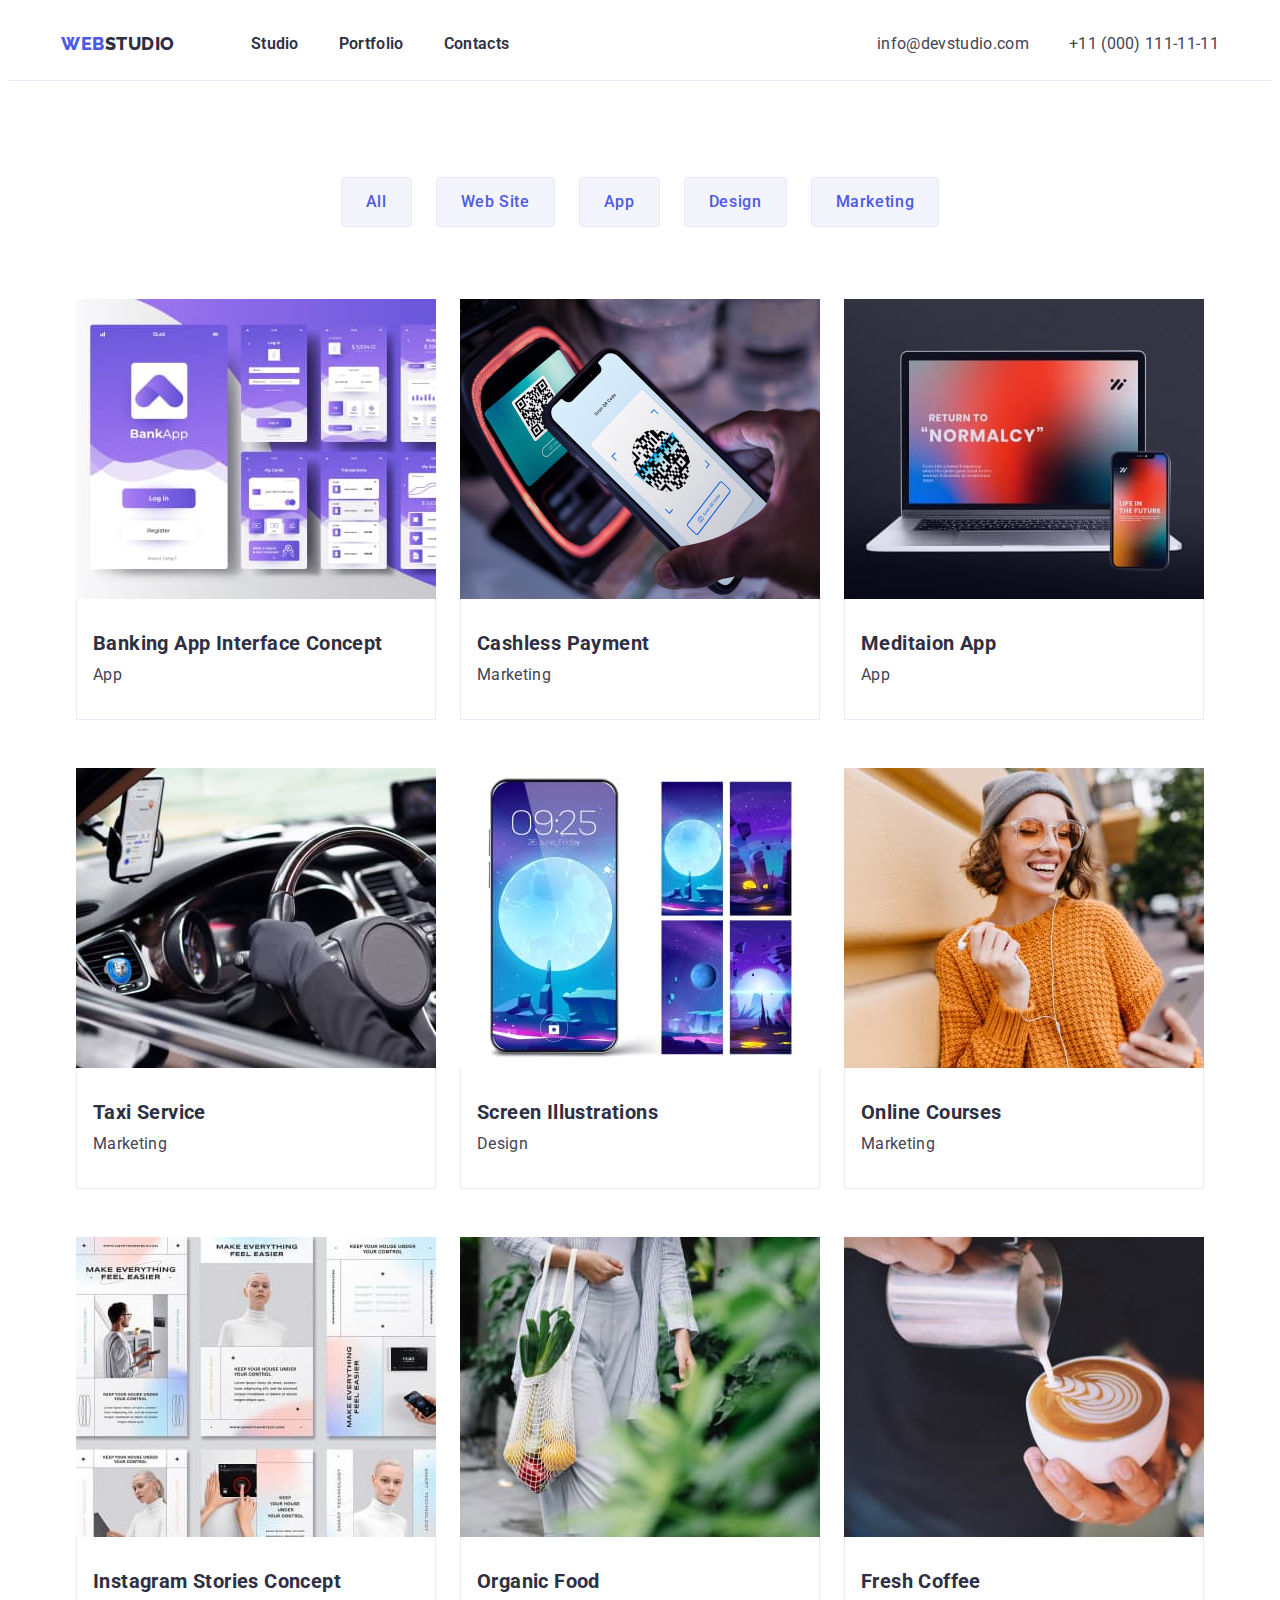
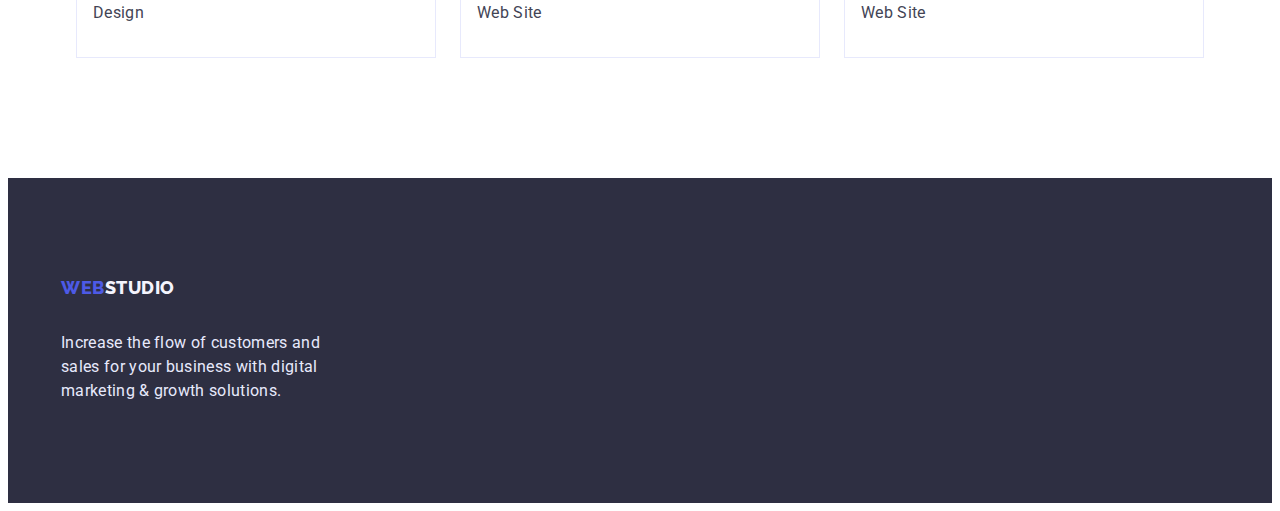
==== portfolio.html @ b674fd61 "add file html" ====
<!DOCTYPE html>
<html lang="en">

<head>
    <meta charset="UTF-8">
    <meta http-equiv="X-UA-Compatible" content="IE=edge">
    <meta name="viewport" content="width=device-width, initial-scale=1.0">
    <title>Document</title>
    <link rel="preconnect" href="https://fonts.googleapis.com">
    <link rel="preconnect" href="https://fonts.gstatic.com" crossorigin>
    <link href="https://fonts.googleapis.com/css2?family=Raleway:wght@800&family=Roboto:wght@400;500;700&display=swap"
        rel="stylesheet">
    <link rel="stylesheet" href="https://cdnjs.cloudflare.com/ajax/libs/modern-normalize/1.1.0/modern-normalize.min.css"
        integrity="sha512-wpPYUAdjBVSE4KJnH1VR1HeZfpl1ub8YT/NKx4PuQ5NmX2tKuGu6U/JRp5y+Y8XG2tV+wKQpNHVUX03MfMFn9Q=="
        crossorigin="anonymous" referrerpolicy="no-referrer" />
    <link rel="stylesheet" href="./css/styles.css">
</head>

<body>
    <!--header-->
    <header class="header">
        <div class="container">
            <nav class="header-navigation">
                <a class="logo link" href="./index.html"> <span class="web">WEB</span>STUDIO</a>
                <ul class="header-list list">
                    <li class="header-item text"><a class="header-link link" href="./index.html">Studio</a></li>
                    <li class="header-item text"><a class="header-link link" href="./portfolio.html">Portfolio</a></li>
                    <li class="header-item text"><a class="header-link link" href="">Contacts</a></li>
                </ul>
            </nav>
            <ul class="header-list list">
                <li><a class="header-mail link text" href="">info@devstudio.com</a></li>
                <li><a class="header-tel link text" href="">+11 (000) 111-11-11</a></li>
            </ul>
        </div>
    </header>
    <main>
        <!--hero-->
        <section class="hero">
            <div class="container">
                <h1 class="visually-hidden">buttons</h1>
                <h2 class="visually-hidden">button</h2>
                <ul class="hero-list-port list">
                    <li class="hero-item"><button class="hero-btn" type="button">All</button></li>
                    <li class="hero-item"><button class="hero-btn" type="button">Web Site</button></li>
                    <li class="hero-item"><button class="hero-btn" type="button">App</button></li>
                    <li class="hero-item"><button class="hero-btn" type="button">Design</button></li>
                    <li class="hero-item"><button class="hero-btn" type="button">Marketing</button></li>
                </ul>
                <ul class="hero-list-port list">
                    <li class="hero-item"><img class="img-port" src="./images/homework2/Banking.jpg" alt="Banking" width="360">
                        <div class="card">
                            <h3 class="hero-headline">Banking App Interface Concept</h3>
                            <p class="hero-text">App</p>
                        </div >
                    </li>
                    <li class="hero-item"><img class="img-port" src="./images/homework2/fone.jpg " alt="fone" width="360">
                        <div class="card">
                            <h3 class="hero-headline">Cashless Payment</h3>
                            <p class="hero-text">Marketing</p>
                        </div >
                    </li>
                    <li class="hero-item"><img class="img-port" src="./images/homework2/Meditaion.jpg" alt="Meditaion" width="360">
                        <div class="card">
                            <h3 class="hero-headline">Meditaion App</h3>
                            <p class="hero-text">App</p>
                        </div >
                    </li>
                    <li class="hero-item"><img class="img-port" src="./images/homework2/taxi.jpg" alt="taxi" width="360">
                        <div class="card">
                            <h3 class="hero-headline">Taxi Service</h3>
                            <p class="hero-text">Marketing</p>
                        </div >
                    </li>
                    <li class="hero-item"><img class="img-port" src="./images/homework2/phone.jpg" alt="phone" width="360">
                        <div class="card">
                            <h3 class="hero-headline">Screen Illustrations</h3>
                            <p class="hero-text">Design</p>
                        </div>
                    </li>
                    <li class="hero-item"><img class="img-port" src="./images/homework2/Online.jpg" alt="Online" width="360">
                        <div class="card">
                            <h3 class="hero-headline">Online Courses</h3>
                            <p class="hero-text">Marketing</p>
                        </div >
                    </li>
                    <li class="hero-item"><img class="img-port" src="./images/homework2/Instagram.jpg" alt="Instagram" width="360">
                        <div class="card">
                            <h3 class="hero-headline">Instagram Stories Concept</h3>
                            <p class="hero-text">Design</p>
                        </div >
                    </li>
                    <li class="hero-item"><img class="img-port" src="./images/homework2/Organic.jpg" alt="Organic" width="360">
                        <div class="card">
                            <h3 class="hero-headline">Organic Food</h3>
                            <p class="hero-text">Web Site</p>
                        </div >
                    </li>
                    <li class="hero-item"><img class="img-port" src="./images/homework2/cofe.jpg" alt="cofe" width="360">
                        <div class="card">
                            <h3 class="hero-headline">Fresh Coffee</h3>
                            <p class="hero-text">Web Site</p>
                        </div >
                    </li>
                </ul>
            </div>
        </section>
    </main>
    <!--footer-->
    <footer class="footer">
        <div class="container">
            <a class="footer-logo link" href="./index.html"> <span class="web">WEB</span>STUDIO</a>
            <p class="footer-text">Increase the flow of customers and sales for your
                business with digital marketing &#38; growth solutions.</p>
        </div >
    </footer>
</body>

</html>
---- css/styles.css ----
:root {
    --primary-color: #2E2F42;
    --secondary-color: #434455;
    --primary-btn: #4D5AE5;
    --secondary-btn: #FFFFFF;
}

.list{list-style: none;}
.link{text-decoration: none;}

.container {
    width: 1158px;
    padding-left: 15px;
    padding-right: 15px;
    margin: 0 auto;
}

p,
h1,
h2,
h3,
h4,
h5,
h6 {
    margin: 0;
}

ul {
margin: 0;
padding-left: 0;
}

.visually-hidden {
position: absolute;
width: 1px;
height: 1px;
margin: -1px;
border: 0;
padding: 0;

white-space: nowrap;
clip-path: inset(100%);
clip: rect(0 0 0 0);
overflow: hidden;
}

body {
font-family: "roboto", sans-serif;
color: var(--primary-color);
}

/* -----header----- */
.text{
font-size: 16px;
line-height: 1.5;
letter-spacing: 0.02em;
}
.header-list{
display: flex;
margin-left: auto;
gap: 40px;
}

.header {
    background-color: #FFFFFF;
    padding-top: 24px;
    padding-bottom: 24px;
    border-bottom: 1px solid #E7E9FC;
    }

.header>.container{display: flex;}

.logo{
font-family: 'Raleway', sans-serif;
font-weight: 800;
font-size: 18px;
line-height: 1.33;
letter-spacing: 0.03em;
color: #2E2F42;
margin-right: 76px;
}
.web{color: var(--primary-btn);}


.header-link {
    font-weight: 600;
color: var(--primary-color);
}
.header-link:hover,
.header-link:focus{
    color: var(--primary-btn);
}

.header-mail {
color: var(--secondary-color);
}
.header-tel {
color: var(--secondary-color);
}

.header-mail:hover,
.header-mail:focus {
    color: var(--primary-btn);
}
.header-tel:hover,
.header-tel:focus {
    color: var(--primary-btn);
}

.header-navigation
{display: flex;}


/* ------hero----- */ 
.hero{
    padding-top: 96px;
    padding-bottom: 120px;
}

.img-port {display: block;}

.hero-index{
    padding-top: 188px;
    padding-bottom: 188px;
    background-color:var(--primary-color);
    }


.hero-title {
font-size: 36px;
line-height: 1.11;
letter-spacing: 0.02em;
color: var(--primary-color);
}

.hero-list{
    display: flex;
    justify-content: space-between;
    gap: 24px;
}
.hero-list-port
{display: flex;
gap: 24px;
flex-wrap: wrap;
justify-content: center;
row-gap: 48px;
}

.card{
    padding: 32px 16px;
    border: 1px solid #E7E9FC;
    border-top: none;
    }

.hero-text {
margin-top: 8px;
}
.hero-main {
font-weight: 700;
font-size: 56px;
line-height: 1.07;
letter-spacing: 0.02em;
color: #FFFFFF;
text-align: center;
width: 496px;
margin: auto;
}

.hero-btn {
font-family: inherit;
font-weight: 500;
font-size: 16px;
line-height: 1.5;
letter-spacing: 0.04em;
color: var(--primary-btn);
cursor: pointer;
background-color: #F4F4FD;
border-radius: 4px;
border: 1px solid #E7E9FC;
padding: 12px 24px;
margin-bottom: 72px;
}
.hero-index-btn{
font-family: inherit;
font-weight: 500;
font-size: 16px;
line-height: 1.5;
letter-spacing: 0.04em;
color:var(--secondary-btn);
cursor: pointer;
background-color:var(--primary-btn);
box-shadow: 0px 4px 4px rgba(0, 0, 0, 0.15);
border-radius: 4px;
padding: 12px 32px;
margin: auto;
display: block;
margin-top: 48px;
border-color: #4D5AE5;
}

.hero-item-index{
    width: 264px;
    
}

.hero-btn:hover,
.hero-btn:focus {
    color: #FFFFFF;
    background-color: var(--primary-btn);
}

.hero-headline {
font-size: 20px;
line-height: 1.2;
letter-spacing: 0.02em;
color: var(--primary-color);
}

.hero-headline-index{
font-weight: 500;
font-size: 20px;
line-height: 1.2;
letter-spacing: 0.02em;
margin-bottom: 8px;

}
.hero-text {
font-size: 16px;
line-height: 1.5;
letter-spacing: 0.02em;
color: var(--secondary-color);
}

.hero-text-index{
font-size: 16px;
line-height: 1.5;
letter-spacing: 0.02em;
color: var(--secondary-color);
}

/* -----Our goal------ */

.our-goal{
    display: flex;
    justify-content: space-between;
    padding-top: 120px;
    padding-bottom: 120px;
    margin: 0 auto;
}

/* -----What-index----- */

.hero-title-index{
    margin-bottom: 72px;
    text-align: center;
    font-size: 36px;
line-height: 1.11;
letter-spacing: 0.02em;
}
.what-index {
    padding-bottom: 120px;
}

/* -----our-team----- */
.our-team {
    padding-top: 120px;
    padding-bottom: 120px;
}
.our-team-title{
    text-align: center;
    margin-bottom: 72px;
    font-size: 36px;
line-height: 1.11;
letter-spacing: 0.02em;
}

.our-team-name{
    text-align: center;
    padding: 32px 16px;
}

.out-team-item{
    background: #FFFFFF;
box-shadow: 0px 1px 6px rgba(46, 47, 66, 0.08), 0px 1px 1px rgba(46, 47, 66, 0.16), 0px 2px 1px rgba(46, 47, 66, 0.08);
border-radius: 0px 0px 4px 4px;
}

/* -----footer----- */

.footer {
    padding-top: 100px;
    padding-bottom: 100px;
    background-color:#2E2F42;}

.footer-logo {
font-family: 'Raleway';
font-weight: 800;
font-size: 18px;
line-height: 1.16;
letter-spacing: 0.03em;
text-transform: uppercase;
color: #F4F4FD;
display: block;
margin-bottom: 16px;
}


.footer-text {
font-size: 16px;
line-height: 1.5;
letter-spacing: 0.02em;
color: #E7E9FC;
width: 264px;
padding-top: 16px;
}
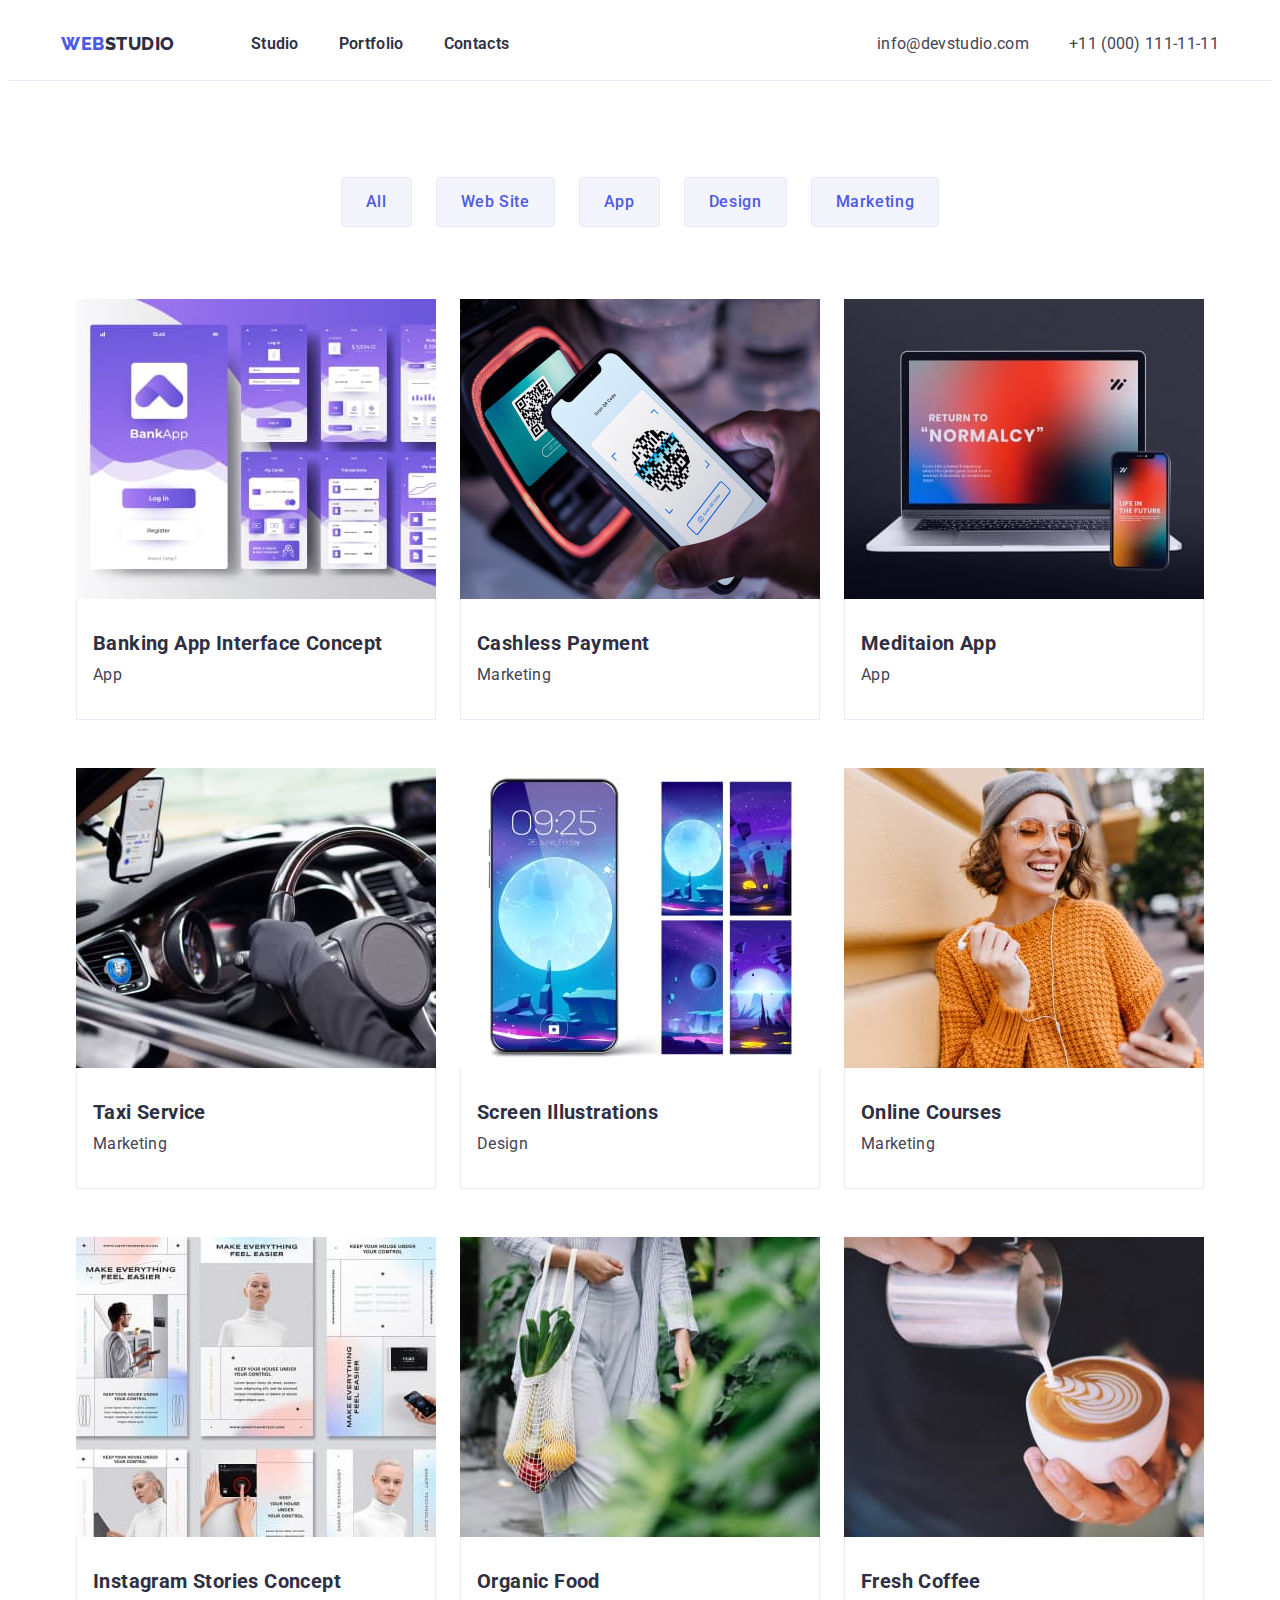
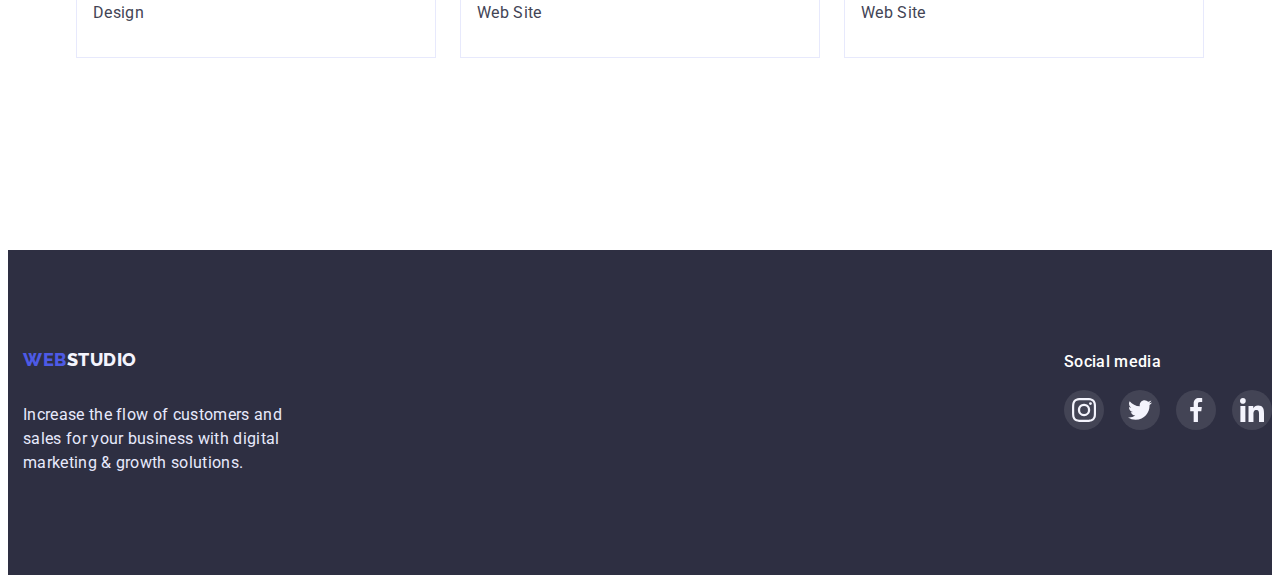
==== commit f8783325: "add hw4" ====
--- a/portfolio.html
+++ b/portfolio.html
@@ -41,11 +41,11 @@
                 <h1 class="visually-hidden">buttons</h1>
                 <h2 class="visually-hidden">button</h2>
                 <ul class="hero-list-port list">
-                    <li class="hero-item"><button class="hero-btn" type="button">All</button></li>
-                    <li class="hero-item"><button class="hero-btn" type="button">Web Site</button></li>
-                    <li class="hero-item"><button class="hero-btn" type="button">App</button></li>
-                    <li class="hero-item"><button class="hero-btn" type="button">Design</button></li>
-                    <li class="hero-item"><button class="hero-btn" type="button">Marketing</button></li>
+                    <li class="hero-item-btn"><button class="hero-btn" type="button">All</button></li>
+                    <li class="hero-item-btn"><button class="hero-btn" type="button">Web Site</button></li>
+                    <li class="hero-item-btn"><button class="hero-btn" type="button">App</button></li>
+                    <li class="hero-item-btn"><button class="hero-btn" type="button">Design</button></li>
+                    <li class="hero-item-btn"><button class="hero-btn" type="button">Marketing</button></li>
                 </ul>
                 <ul class="hero-list-port list">
                     <li class="hero-item"><img class="img-port" src="./images/homework2/Banking.jpg" alt="Banking" width="360">
@@ -113,6 +113,31 @@
             <p class="footer-text">Increase the flow of customers and sales for your
                 business with digital marketing &#38; growth solutions.</p>
         </div >
+        <div class="social">
+            <p class="social-text">Social media</p>
+            <ul class="social-list list">
+                <li class="social-item"><a class="social-link link" href="">
+                        <svg class="social-icon" width="24" height="24">
+                            <use xlink:href="./images/icons.svg#icon-instagram"></use>
+                        </svg>
+                    </a></li>
+                <li class="social-item"><a class="social-link link" href="">
+                        <svg class="social-icon" width="24" height="24">
+                            <use xlink:href="./images/icons.svg#icon-twitter"></use>
+                        </svg>
+                    </a></li>
+                <li class="social-item"><a class="social-link link" href="">
+                        <svg class="social-icon" width="24" height="24">
+                            <use xlink:href="./images/icons.svg#icon-facebook"></use>
+                        </svg>
+                    </a></li>
+                <li class="social-item"><a class="social-link link" href="">
+                        <svg class="social-icon" width="24" height="24">
+                            <use xlink:href="./images/icons.svg#icon-linkedin"></use>
+                        </svg>
+                    </a></li>
+            </ul>
+        </div>
     </footer>
 </body>
 
--- a/css/styles.css
+++ b/css/styles.css
@@ -1,18 +1,18 @@
 :root {
-    --primary-color: #2E2F42;
-    --secondary-color: #434455;
-    --primary-btn: #4D5AE5;
-    --secondary-btn: #FFFFFF;
+--primary-color: #2E2F42;
+--secondary-color: #434455;
+--primary-btn: #4D5AE5;
+--secondary-btn: #FFFFFF;
 }
 
 .list{list-style: none;}
 .link{text-decoration: none;}
 
 .container {
-    width: 1158px;
-    padding-left: 15px;
-    padding-right: 15px;
-    margin: 0 auto;
+width: 1158px;
+padding-left: 15px;
+padding-right: 15px;
+margin: 0 auto;
 }
 
 p,
@@ -22,7 +22,7 @@
 h4,
 h5,
 h6 {
-    margin: 0;
+margin: 0;
 }
 
 ul {
@@ -62,11 +62,11 @@
 }
 
 .header {
-    background-color: #FFFFFF;
-    padding-top: 24px;
-    padding-bottom: 24px;
-    border-bottom: 1px solid #E7E9FC;
-    }
+background-color: #FFFFFF;
+padding-top: 24px;
+padding-bottom: 24px;
+border-bottom: 1px solid #E7E9FC;
+}
 
 .header>.container{display: flex;}
 
@@ -79,16 +79,16 @@
 color: #2E2F42;
 margin-right: 76px;
 }
+
 .web{color: var(--primary-btn);}
 
-
 .header-link {
-    font-weight: 600;
+font-weight: 600;
 color: var(--primary-color);
 }
 .header-link:hover,
 .header-link:focus{
-    color: var(--primary-btn);
+color: var(--primary-btn);
 }
 
 .header-mail {
@@ -100,11 +100,11 @@
 
 .header-mail:hover,
 .header-mail:focus {
-    color: var(--primary-btn);
+color: var(--primary-btn);
 }
 .header-tel:hover,
 .header-tel:focus {
-    color: var(--primary-btn);
+color: var(--primary-btn);
 }
 
 .header-navigation
@@ -113,17 +113,25 @@
 
 /* ------hero----- */ 
 .hero{
-    padding-top: 96px;
-    padding-bottom: 120px;
+padding-top: 96px;
+padding-bottom: 120px;
 }
 
 .img-port {display: block;}
 
 .hero-index{
-    padding-top: 188px;
-    padding-bottom: 188px;
-    background-color:var(--primary-color);
-    }
+max-width: 1440px;
+margin: auto;
+padding-top: 188px;
+padding-bottom: 188px;
+background-image: linear-gradient(
+    rgba(46, 47, 66, 0.7),
+    rgba(46, 47, 66, 0.7)),
+url(../images/hero-bg-index.jpg);
+background-repeat: no-repeat;
+background-position: center;
+
+}
 
 
 .hero-title {
@@ -134,27 +142,54 @@
 }
 
 .hero-list{
-    display: flex;
-    justify-content: space-between;
-    gap: 24px;
-}
+display: flex;
+justify-content: space-between;
+gap: 24px;
+}
+
+.hero-icon{
+display: flex;
+justify-content: space-between;
+gap: 24px;
+}
+
+.hero-icon-index {
+width: 264px;
+display: flex;
+justify-content: center;
+background-color: #F4F4FD;
+border-radius: 4px;
+padding: 24px 100px;
+margin-bottom: 8px;
+}
+
+.hero-item-index{
+width: 264px;
+}
+
+.hero-item:hover{
+box-shadow: 0px 1px 6px rgba(46, 47, 66, 0.08), 0px 1px 1px rgba(46, 47, 66, 0.16), 0px 2px 1px rgba(46, 47, 66, 0.08);
+}
+
 .hero-list-port
 {display: flex;
 gap: 24px;
 flex-wrap: wrap;
 justify-content: center;
 row-gap: 48px;
+margin-bottom: 72px;
 }
 
 .card{
-    padding: 32px 16px;
-    border: 1px solid #E7E9FC;
-    border-top: none;
-    }
+padding: 32px 16px;
+border: 1px solid #E7E9FC;
+border-top: none;
+}
 
 .hero-text {
 margin-top: 8px;
 }
+
 .hero-main {
 font-weight: 700;
 font-size: 56px;
@@ -178,8 +213,8 @@
 border-radius: 4px;
 border: 1px solid #E7E9FC;
 padding: 12px 24px;
-margin-bottom: 72px;
-}
+}
+
 .hero-index-btn{
 font-family: inherit;
 font-weight: 500;
@@ -195,18 +230,20 @@
 margin: auto;
 display: block;
 margin-top: 48px;
-border-color: #4D5AE5;
-}
-
-.hero-item-index{
-    width: 264px;
-    
+border-color: transparent;
+}
+
+.hero-index-btn:hover,
+.hero-index-btn:focus {
+    box-shadow: 0px 1px 6px rgba(46, 47, 66, 0.08), 
+    0px 1px 1px rgba(46, 47, 66, 0.16), 
+    0px 2px 1px rgba(46, 47, 66, 0.08); 
 }
 
 .hero-btn:hover,
 .hero-btn:focus {
-    color: #FFFFFF;
-    background-color: var(--primary-btn);
+color: #FFFFFF;
+background-color: var(--primary-btn);
 }
 
 .hero-headline {
@@ -236,61 +273,129 @@
 line-height: 1.5;
 letter-spacing: 0.02em;
 color: var(--secondary-color);
+margin-bottom: 8px;
 }
 
 /* -----Our goal------ */
 
 .our-goal{
-    display: flex;
-    justify-content: space-between;
-    padding-top: 120px;
-    padding-bottom: 120px;
-    margin: 0 auto;
-}
+display: flex;
+justify-content: space-between;
+padding-top: 120px;
+padding-bottom: 120px;
+margin: 0 auto;
+}
+
+.our-goal-icon{}
 
 /* -----What-index----- */
 
-.hero-title-index{
-    margin-bottom: 72px;
-    text-align: center;
-    font-size: 36px;
+.what-title-index{
+margin-bottom: 72px;
+text-align: center;
+font-size: 36px;
 line-height: 1.11;
 letter-spacing: 0.02em;
 }
+
 .what-index {
-    padding-bottom: 120px;
+padding-bottom: 120px;
 }
 
 /* -----our-team----- */
 .our-team {
-    padding-top: 120px;
-    padding-bottom: 120px;
+padding-top: 120px;
+padding-bottom: 110px;
+background-color:  #F4F4FD;
 }
 .our-team-title{
-    text-align: center;
-    margin-bottom: 72px;
-    font-size: 36px;
+text-align: center;
+margin-bottom: 72px;
+font-size: 36px;
 line-height: 1.11;
 letter-spacing: 0.02em;
 }
 
 .our-team-name{
-    text-align: center;
-    padding: 32px 16px;
+text-align: center;
+padding: 32px 16px;
 }
 
 .out-team-item{
-    background: #FFFFFF;
+background: #FFFFFF;
 box-shadow: 0px 1px 6px rgba(46, 47, 66, 0.08), 0px 1px 1px rgba(46, 47, 66, 0.16), 0px 2px 1px rgba(46, 47, 66, 0.08);
 border-radius: 0px 0px 4px 4px;
 }
 
+.our-soc-list{
+display: flex;
+justify-content: center;
+gap: 24px;
+}
+.our-soc-item {
+width: 40px;
+height: 40px;
+}
+.our-soc-link {
+width: 100%;
+height: 100%;
+background-color: var(--primary-btn);
+border-radius: 50%;
+display: flex;
+align-items: center;
+justify-content: center;
+}
+
+/* -----customers----- */
+
+.customers {
+    padding-top: 130px;
+    padding-bottom: 120px;
+}
+
+.customers-title {
+text-align: center;
+margin-bottom: 72px;
+font-size: 36px;
+line-height: 1.11;
+letter-spacing: 0.02em;
+}
+
+.customers-list{
+display: flex;
+gap: 24px;
+}
+
+.customers-item{
+width: calc((100%-120px)/6);
+height: 88px;
+}
+
+.customers-link{
+width: 100%;
+height: 100%;
+border: 1px solid #8E8F99;
+border-radius: 4px;
+display: flex;
+align-items: center;
+justify-content: center;
+}
+.customers-link:hover {
+border-color:var(--primary-btn);
+}
+
+.customers-link:hover .customers-icon{
+fill:var(--primary-btn);
+}
+
 /* -----footer----- */
 
 .footer {
-    padding-top: 100px;
-    padding-bottom: 100px;
-    background-color:#2E2F42;}
+padding-top: 100px;
+padding-bottom: 100px;
+background-color:#2E2F42;
+display: flex;
+}
 
 .footer-logo {
 font-family: 'Raleway';
@@ -313,3 +418,36 @@
 width: 264px;
 padding-top: 16px;
 }
+
+.social {
+}
+.social-text {
+font-weight: 500;
+font-size: 16px;
+line-height: 1.5;
+letter-spacing: 0.02em;
+color: #FFFFFF;
+margin-bottom: 16px;
+}
+.social-list {
+display: flex;
+gap: 16px;
+}
+
+.social-item {
+width: 40px;
+height: 40px;
+
+}
+.social-link {
+width: 100%;
+height: 100%;
+background-color: rgba(255, 255, 255, 0.1);
+border-radius: 50%;
+display: flex;
+align-items: center;
+justify-content: center;
+}
+.social-link:hover {
+background-color: #31D0AA;
+}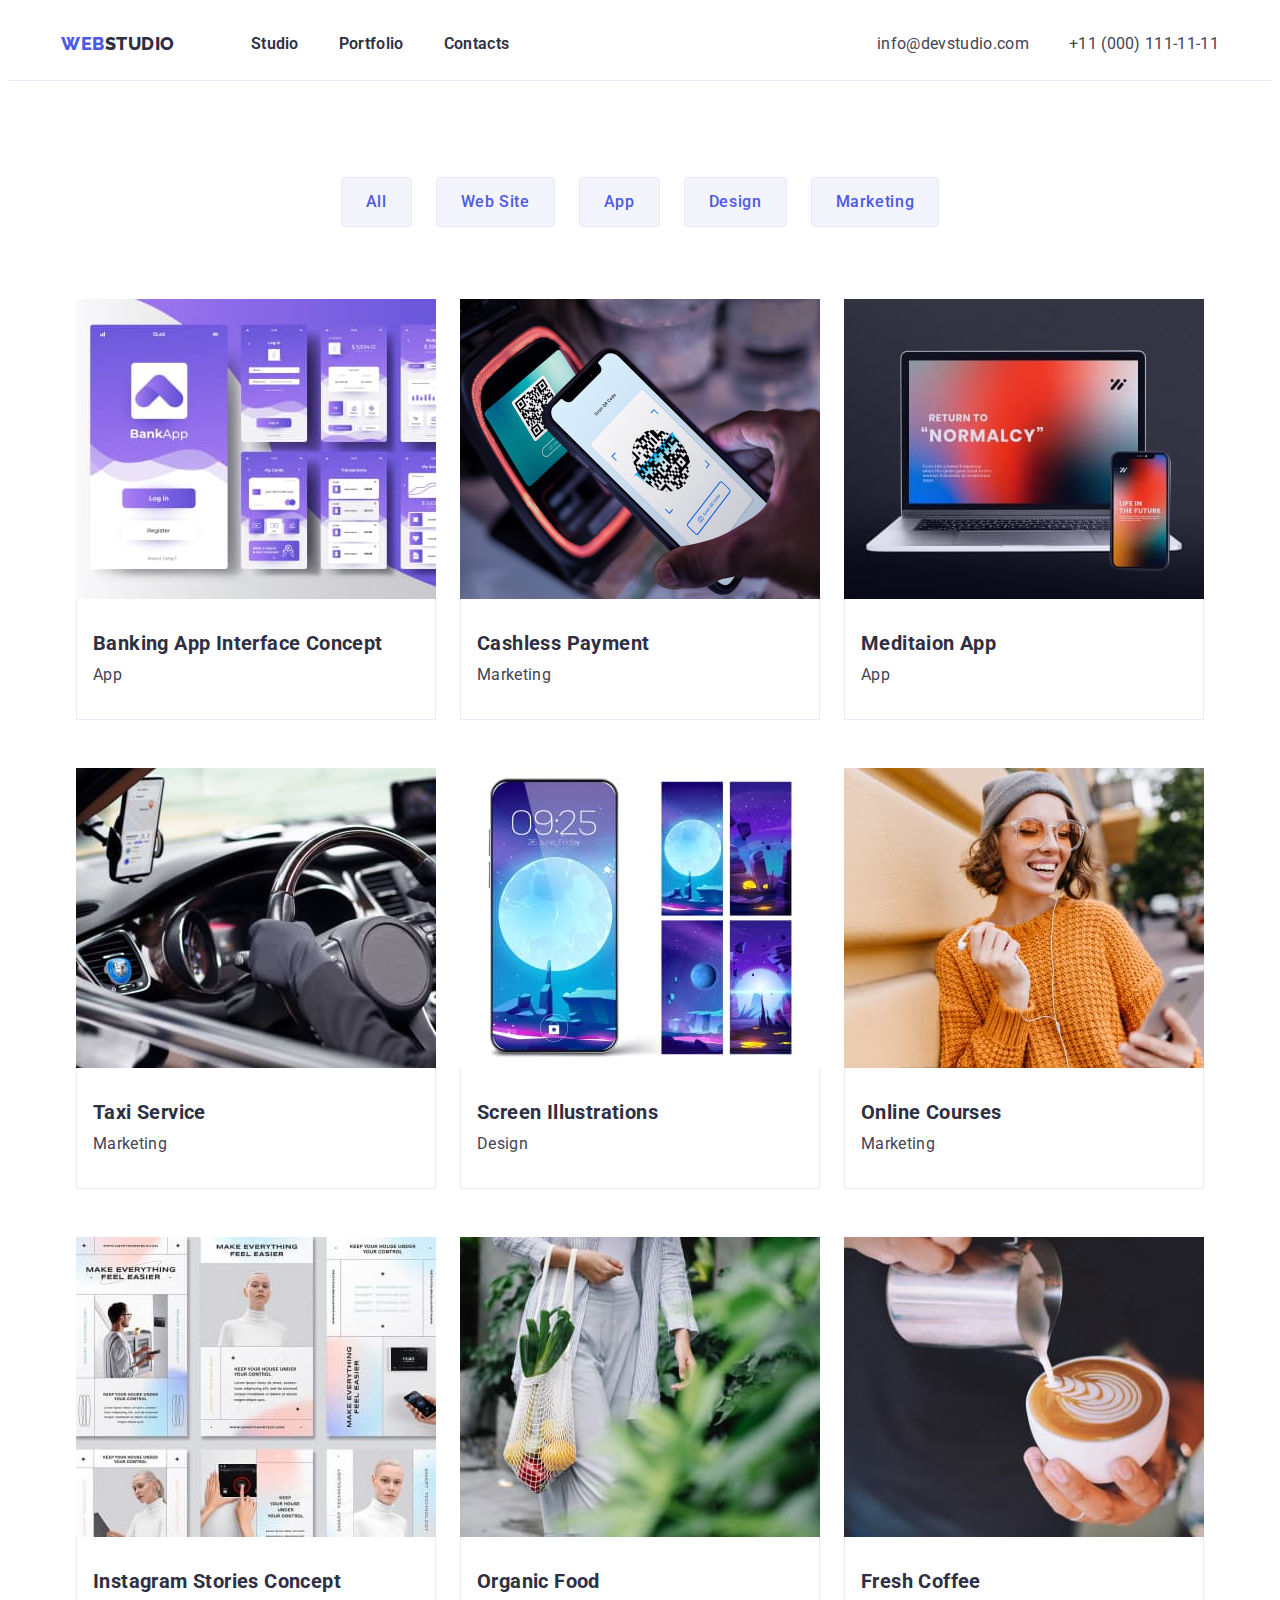
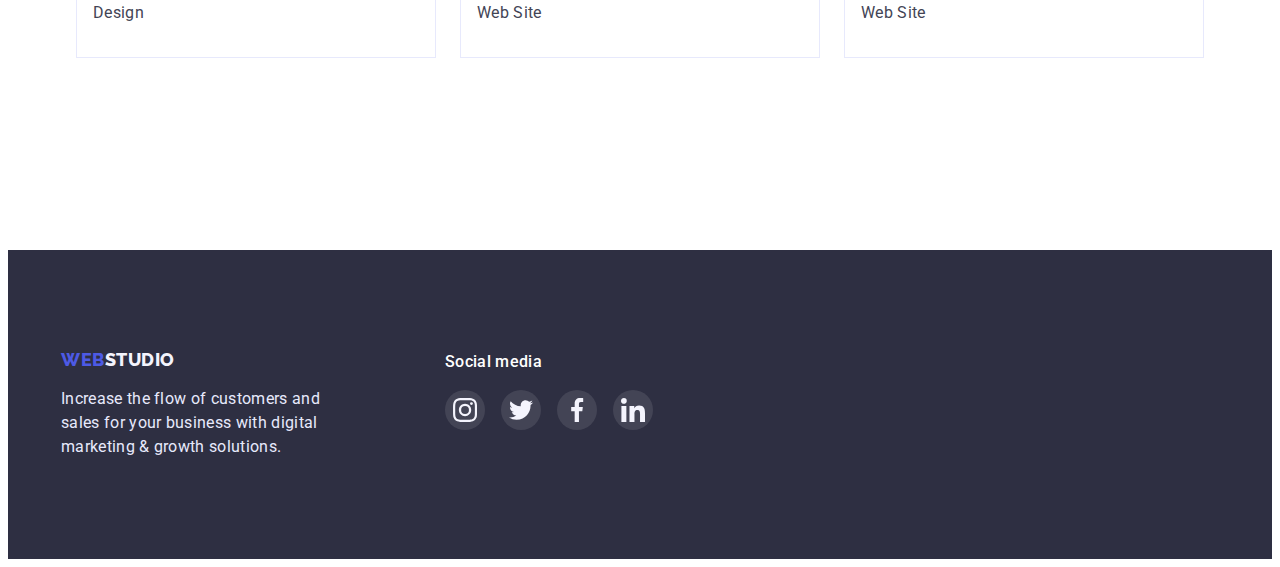
==== commit f500382b: "add bugs" ====
--- a/portfolio.html
+++ b/portfolio.html
@@ -108,35 +108,37 @@
     </main>
     <!--footer-->
     <footer class="footer">
-        <div class="container">
-            <a class="footer-logo link" href="./index.html"> <span class="web">WEB</span>STUDIO</a>
-            <p class="footer-text">Increase the flow of customers and sales for your
-                business with digital marketing &#38; growth solutions.</p>
-        </div >
-        <div class="social">
-            <p class="social-text">Social media</p>
-            <ul class="social-list list">
-                <li class="social-item"><a class="social-link link" href="">
-                        <svg class="social-icon" width="24" height="24">
-                            <use xlink:href="./images/icons.svg#icon-instagram"></use>
-                        </svg>
-                    </a></li>
-                <li class="social-item"><a class="social-link link" href="">
-                        <svg class="social-icon" width="24" height="24">
-                            <use xlink:href="./images/icons.svg#icon-twitter"></use>
-                        </svg>
-                    </a></li>
-                <li class="social-item"><a class="social-link link" href="">
-                        <svg class="social-icon" width="24" height="24">
-                            <use xlink:href="./images/icons.svg#icon-facebook"></use>
-                        </svg>
-                    </a></li>
-                <li class="social-item"><a class="social-link link" href="">
-                        <svg class="social-icon" width="24" height="24">
-                            <use xlink:href="./images/icons.svg#icon-linkedin"></use>
-                        </svg>
-                    </a></li>
-            </ul>
+        <div class="container flex">
+            <div class="footer-left">
+                <a class="footer-logo link" href="./index.html"> <span class="web">WEB</span>STUDIO</a>
+                <p class="footer-text">Increase the flow of customers and sales for your
+                    business with digital marketing &#38; growth solutions.</p>
+            </div>
+            <div class="social">
+                <p class="social-text">Social media</p>
+                <ul class="social-list list">
+                    <li class="social-item"><a class="social-link link" href="">
+                            <svg class="social-icon" width="24" height="24">
+                                <use xlink:href="./images/icons.svg#icon-instagram"></use>
+                            </svg>
+                        </a></li>
+                    <li class="social-item"><a class="social-link link" href="">
+                            <svg class="social-icon" width="24" height="24">
+                                <use xlink:href="./images/icons.svg#icon-twitter"></use>
+                            </svg>
+                        </a></li>
+                    <li class="social-item"><a class="social-link link" href="">
+                            <svg class="social-icon" width="24" height="24">
+                                <use xlink:href="./images/icons.svg#icon-facebook"></use>
+                            </svg>
+                        </a></li>
+                    <li class="social-item"><a class="social-link link" href="">
+                            <svg class="social-icon" width="24" height="24">
+                                <use xlink:href="./images/icons.svg#icon-linkedin"></use>
+                            </svg>
+                        </a></li>
+                </ul>
+            </div>
         </div>
     </footer>
 </body>
--- a/css/styles.css
+++ b/css/styles.css
@@ -154,13 +154,7 @@
 }
 
 .hero-icon-index {
-width: 264px;
-display: flex;
-justify-content: center;
-background-color: #F4F4FD;
-border-radius: 4px;
-padding: 24px 100px;
-margin-bottom: 8px;
+
 }
 
 .hero-item-index{
@@ -235,15 +229,18 @@
 
 .hero-index-btn:hover,
 .hero-index-btn:focus {
-    box-shadow: 0px 1px 6px rgba(46, 47, 66, 0.08), 
-    0px 1px 1px rgba(46, 47, 66, 0.16), 
-    0px 2px 1px rgba(46, 47, 66, 0.08); 
+box-shadow: 0px 1px 6px rgba(46, 47, 66, 0.08), 
+0px 1px 1px rgba(46, 47, 66, 0.16), 
+0px 2px 1px rgba(46, 47, 66, 0.08); 
 }
 
 .hero-btn:hover,
 .hero-btn:focus {
 color: #FFFFFF;
 background-color: var(--primary-btn);
+box-shadow: 0px 3px 1px rgba(0, 0, 0, 0.1),
+0px 2px 1px rgba(0, 0, 0, 0.08),
+0px 2px 2px rgba(0, 0, 0, 0.12);
 }
 
 .hero-headline {
@@ -287,6 +284,17 @@
 }
 
 .our-goal-icon{}
+
+.our-icon {
+width: 264px;
+height: 112px;
+display: flex;
+align-items: center;
+justify-content: center;
+background-color: #F4F4FD;
+border-radius: 4px;
+margin-bottom: 8px;
+}
 
 /* -----What-index----- */
 
@@ -346,11 +354,16 @@
 justify-content: center;
 }
 
+.our-soc-link:hover,
+.our-soc-link:focus {
+background-color: #404BBF;
+}
+
 /* -----customers----- */
 
 .customers {
-    padding-top: 130px;
-    padding-bottom: 120px;
+padding-top: 130px;
+padding-bottom: 120px;
 }
 
 .customers-title {
@@ -380,11 +393,20 @@
 align-items: center;
 justify-content: center;
 }
-.customers-link:hover {
+
+.customers-icon{
+fill: #8e8f99;
+}
+
+.customers-link:hover,
+.customers-link:focus {
 border-color:var(--primary-btn);
 }
 
 .customers-link:hover .customers-icon{
+fill:var(--primary-btn);
+}
+.customers-link:focus .customers-icon{
 fill:var(--primary-btn);
 }
 
@@ -394,7 +416,10 @@
 padding-top: 100px;
 padding-bottom: 100px;
 background-color:#2E2F42;
-display: flex;
+}
+
+.flex {
+    display: flex;
 }
 
 .footer-logo {
@@ -416,10 +441,10 @@
 letter-spacing: 0.02em;
 color: #E7E9FC;
 width: 264px;
-padding-top: 16px;
 }
 
 .social {
+margin-left: 120px;
 }
 .social-text {
 font-weight: 500;
@@ -448,6 +473,7 @@
 align-items: center;
 justify-content: center;
 }
-.social-link:hover {
+.social-link:hover,
+.social-link:focus {
 background-color: #31D0AA;
 }